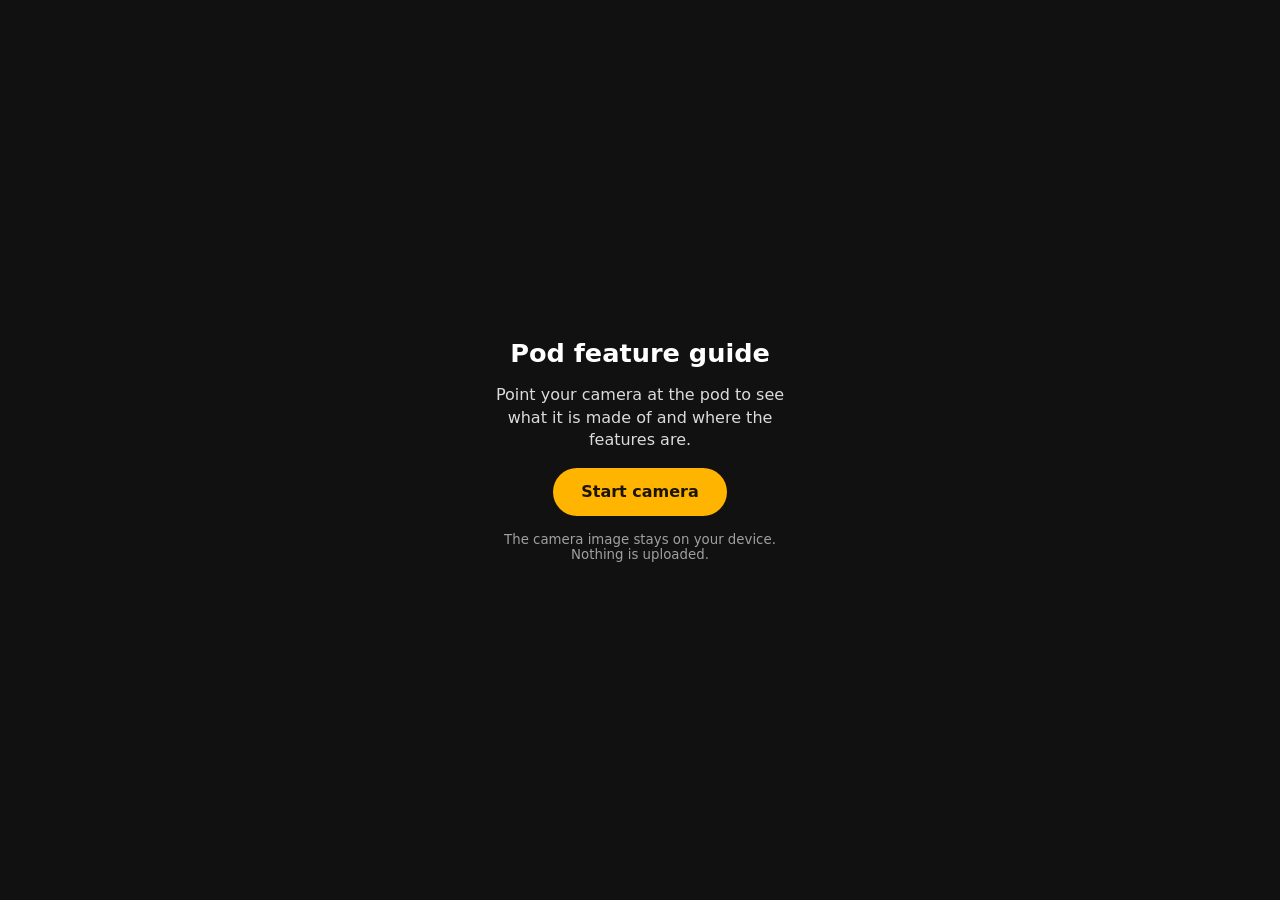
==== index.html @ 3ce1995d "Add AR pod feature guide (camera, tap-to-place outline, tracked hotspots) Co-Authored-By: Claude Son" ====
<!doctype html>
<html lang="en">
<head>
  <meta charset="utf-8">
  <meta name="viewport" content="width=device-width, initial-scale=1, viewport-fit=cover">
  <meta name="theme-color" content="#111111">
  <title>Pod Feature Guide</title>
  <link rel="stylesheet" href="css/style.css">
</head>
<body>
  <section id="start">
    <h1>Pod feature guide</h1>
    <p>Point your camera at the pod to see what it is made of and where the features are.</p>
    <button id="startBtn" type="button">Start camera</button>
    <p id="error" role="alert" hidden></p>
    <small>The camera image stays on your device. Nothing is uploaded.</small>
  </section>

  <main id="stage" hidden>
    <video id="video" playsinline muted autoplay></video>
    <canvas id="overlay"></canvas>
    <div id="hotspots"></div>

    <div id="hint" role="status"></div>
    <div class="toolbar">
      <button id="resetBtn" type="button">Re-place pod</button>
    </div>

    <aside id="sheet" hidden aria-live="polite">
      <button id="sheetClose" type="button" aria-label="Close">&times;</button>
      <h2 id="sheetTitle"></h2>
      <p id="sheetText"></p>
      <a id="sheetLink" target="_blank" rel="noopener">Open feature page &#8599;</a>
    </aside>
  </main>

  <script type="module" src="js/app.js"></script>
</body>
</html>
---- css/style.css ----
:root {
  --bg: #111;
  --fg: #fff;
  --accent: #ffb400;
  --accent-fg: #1a1400;
  --glass: rgba(20, 20, 20, 0.78);
  --gutter: 16px;
}

* { box-sizing: border-box; }

html, body {
  margin: 0;
  height: 100%;
  background: var(--bg);
  color: var(--fg);
  font-family: system-ui, -apple-system, "Segoe UI", Roboto, sans-serif;
  overflow: hidden;
  overscroll-behavior: none;
}

button, a { font: inherit; }

#start {
  height: 100%;
  display: flex;
  flex-direction: column;
  align-items: center;
  justify-content: center;
  gap: 16px;
  padding: var(--gutter);
  text-align: center;
}
#start h1 { margin: 0; font-size: 1.6rem; }
#start p { margin: 0; max-width: 32ch; opacity: 0.85; line-height: 1.4; }
#start small { opacity: 0.6; max-width: 34ch; }
#error { color: #ff8a80; }

#startBtn, #resetBtn, #sheetLink {
  appearance: none;
  border: 0;
  border-radius: 999px;
  background: var(--accent);
  color: var(--accent-fg);
  font-weight: 600;
  padding: 14px 28px;
  min-height: 48px;
  text-decoration: none;
  cursor: pointer;
}

#stage { position: fixed; inset: 0; touch-action: none; }
#stage[hidden], #start[hidden], #sheet[hidden], #error[hidden] { display: none; }

#video {
  position: absolute; inset: 0;
  width: 100%; height: 100%;
  object-fit: cover;
  background: #000;
}
#overlay, #hotspots { position: absolute; inset: 0; width: 100%; height: 100%; pointer-events: none; }

#hint {
  position: absolute;
  top: max(var(--gutter), env(safe-area-inset-top));
  left: var(--gutter); right: var(--gutter);
  padding: 10px 14px;
  border-radius: 12px;
  background: var(--glass);
  text-align: center;
  font-size: 0.95rem;
  pointer-events: none;
}
#hint:empty { display: none; }

.toolbar {
  position: absolute;
  bottom: max(var(--gutter), env(safe-area-inset-bottom));
  left: var(--gutter);
}
#resetBtn { padding: 10px 18px; min-height: 44px; background: var(--glass); color: var(--fg); font-weight: 500; }

.hotspot {
  position: absolute;
  left: 0; top: 0;
  width: 44px; height: 44px;           /* comfortable tap target */
  margin: -22px 0 0 -22px;
  border: 0; padding: 0;
  border-radius: 50%;
  background: transparent;
  pointer-events: auto;
  cursor: pointer;
  will-change: transform;
}
.hotspot::before {                      /* visible dot */
  content: attr(data-n);
  position: absolute; inset: 9px;
  display: grid; place-items: center;
  border-radius: 50%;
  background: var(--accent);
  color: var(--accent-fg);
  font-weight: 700; font-size: 0.85rem;
  box-shadow: 0 0 0 2px #fff, 0 2px 8px rgba(0, 0, 0, 0.5);
}
.hotspot::after {                       /* pulse ring */
  content: "";
  position: absolute; inset: 9px;
  border-radius: 50%;
  border: 2px solid var(--accent);
  animation: pulse 1.8s ease-out infinite;
}
.hotspot.active::before { background: #fff; }
@keyframes pulse {
  from { transform: scale(1); opacity: 0.9; }
  to   { transform: scale(2.2); opacity: 0; }
}
@media (prefers-reduced-motion: reduce) { .hotspot::after { animation: none; } }

#sheet {
  position: absolute;
  left: var(--gutter); right: var(--gutter);
  bottom: max(var(--gutter), env(safe-area-inset-bottom));
  max-width: 480px;
  margin: 0 auto;
  padding: 18px 18px 18px;
  border-radius: 18px;
  background: rgba(20, 20, 20, 0.92);
  backdrop-filter: blur(8px);
  box-shadow: 0 8px 32px rgba(0, 0, 0, 0.5);
  animation: rise 0.18s ease-out;
}
#sheet h2 { margin: 0 32px 6px 0; font-size: 1.15rem; }
#sheet p { margin: 0 0 14px; line-height: 1.45; opacity: 0.88; }
#sheet a { display: inline-block; }
#sheetClose {
  position: absolute; top: 8px; right: 8px;
  width: 44px; height: 44px;
  border: 0; border-radius: 50%;
  background: transparent; color: var(--fg);
  font-size: 1.6rem; line-height: 1; cursor: pointer;
}
@keyframes rise { from { transform: translateY(16px); opacity: 0; } to { transform: none; opacity: 1; } }
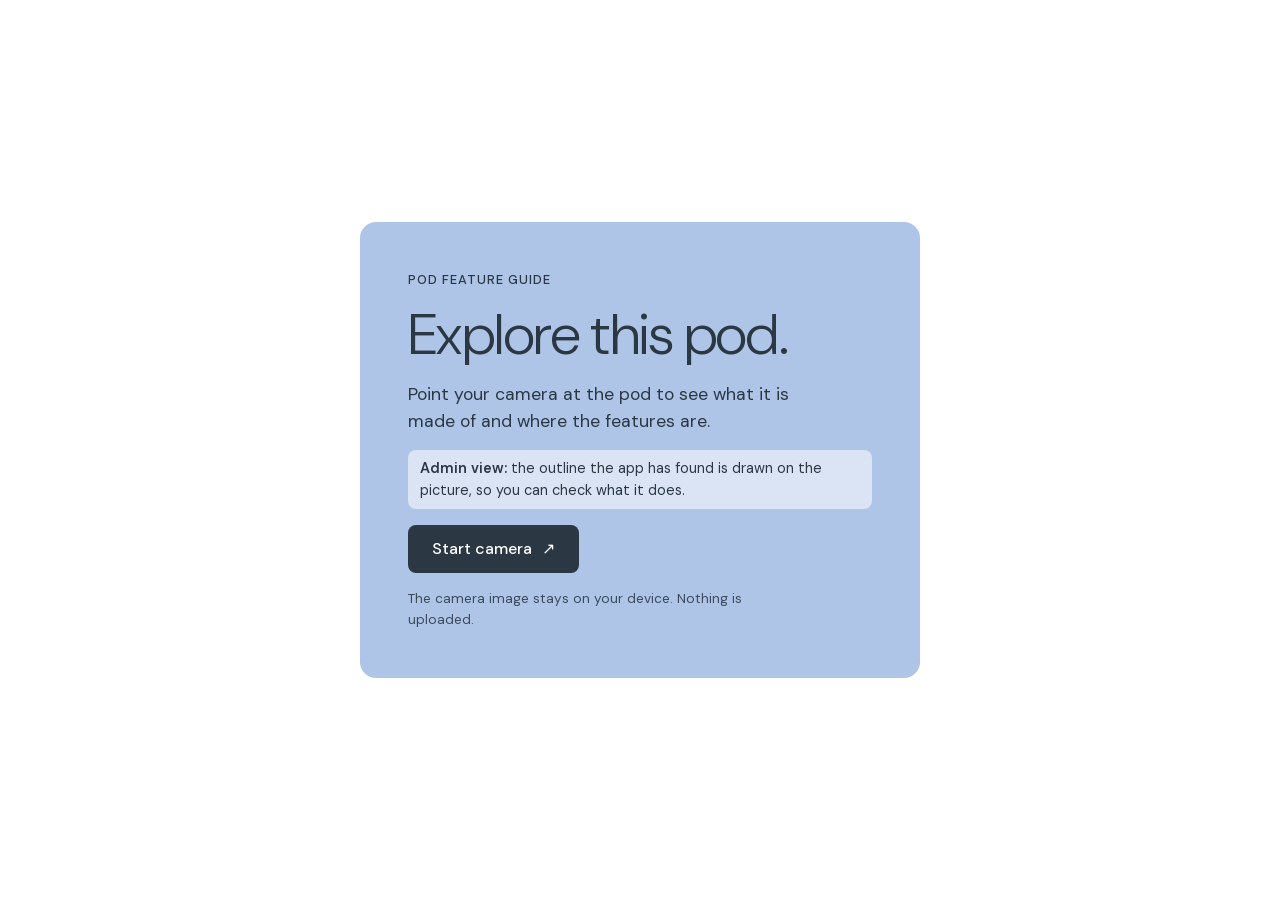
==== commit d72eba12: "Restyle the app to match silen.com White pages, slate text, pale blue-grey surfaces, a soft blue car" ====
--- a/index.html
+++ b/index.html
@@ -3,17 +3,21 @@
 <head>
   <meta charset="utf-8">
   <meta name="viewport" content="width=device-width, initial-scale=1, viewport-fit=cover">
-  <meta name="theme-color" content="#111111">
-  <title>Pod Feature Guide</title>
+  <meta name="theme-color" content="#ffffff">
+  <title>Pod Feature Guide (admin view)</title>
   <link rel="stylesheet" href="css/style.css">
 </head>
 <body>
   <section id="start">
-    <h1>Pod feature guide</h1>
-    <p>Point your camera at the pod to see what it is made of and where the features are.</p>
-    <button id="startBtn" type="button">Start camera</button>
-    <p id="error" role="alert" hidden></p>
-    <small>The camera image stays on your device. Nothing is uploaded.</small>
+    <div class="card">
+      <p class="eyebrow">Pod feature guide</p>
+      <h1>Explore this pod.</h1>
+      <p class="lead">Point your camera at the pod to see what it is made of and where the features are.</p>
+      <p class="admin-note"><strong>Admin view:</strong> the outline the app has found is drawn on the picture, so you can check what it does.</p>
+      <button id="startBtn" type="button">Start camera <span aria-hidden="true">&#8599;</span></button>
+      <p id="error" role="alert" hidden></p>
+      <small>The camera image stays on your device. Nothing is uploaded.</small>
+    </div>
   </section>
 
   <main id="stage" hidden>
@@ -23,7 +27,7 @@
 
     <div id="hint" role="status"></div>
     <div class="toolbar">
-      <button id="resetBtn" type="button">Re-place pod</button>
+      <button id="resetBtn" type="button">Find pod again</button>
     </div>
 
     <aside id="sheet" hidden aria-live="polite">
--- a/css/style.css
+++ b/css/style.css
@@ -1,10 +1,21 @@
+@import url(fonts/fonts.css);
+
+/* Look and feel follows silen.com: white pages, deep slate text, pale blue-grey surfaces, one soft blue
+   accent, 8px buttons and 16px cards, an airy geometric sans (DM Sans stands in for their PP Object Sans). */
 :root {
-  --bg: #111;
-  --fg: #fff;
-  --accent: #ffb400;
-  --accent-fg: #1a1400;
-  --glass: rgba(20, 20, 20, 0.78);
+  --ink: #2b3844;
+  --ink-2: #3b4a5c;
+  --ink-3: #6b7a89;
+  --surface: #eff2f4;
+  --line: #dde3e8;
+  --paper: #ffffff;
+  --blue: #aec5e7;
+  --blue-ink: #3366a4;
+  --r-btn: 8px;
+  --r-card: 16px;
+  --shadow: 0 6px 24px rgba(43, 56, 68, 0.18);
   --gutter: 16px;
+  --font: "DM Sans", system-ui, -apple-system, "Segoe UI", Roboto, sans-serif;
 }
 
 * { box-sizing: border-box; }
@@ -12,44 +23,92 @@
 html, body {
   margin: 0;
   height: 100%;
-  background: var(--bg);
-  color: var(--fg);
-  font-family: system-ui, -apple-system, "Segoe UI", Roboto, sans-serif;
+  background: var(--paper);
+  color: var(--ink);
+  font-family: var(--font);
+  font-size: 16px;
+  line-height: 1.5;
   overflow: hidden;
   overscroll-behavior: none;
+  -webkit-font-smoothing: antialiased;
 }
 
 button, a { font: inherit; }
+
+/* ---------- start screen ---------- */
 
 #start {
   height: 100%;
   display: flex;
-  flex-direction: column;
   align-items: center;
   justify-content: center;
+  padding: var(--gutter);
+  background: var(--paper);
+}
+#start .card {
+  width: 100%;
+  max-width: 560px;
+  padding: clamp(24px, 6vw, 48px);
+  border-radius: var(--r-card);
+  background: var(--blue);
+  display: flex;
+  flex-direction: column;
+  align-items: flex-start;
   gap: 16px;
-  padding: var(--gutter);
-  text-align: center;
-}
-#start h1 { margin: 0; font-size: 1.6rem; }
-#start p { margin: 0; max-width: 32ch; opacity: 0.85; line-height: 1.4; }
-#start small { opacity: 0.6; max-width: 34ch; }
-#error { color: #ff8a80; }
-
-#startBtn, #resetBtn, #sheetLink {
+}
+.eyebrow {
+  margin: 0;
+  font-size: 0.8rem;
+  font-weight: 500;
+  letter-spacing: 0.08em;
+  text-transform: uppercase;
+  color: var(--ink);
+}
+#start h1 {
+  margin: 0;
+  font-size: clamp(2.4rem, 11vw, 3.6rem);
+  font-weight: 300;
+  line-height: 1.05;
+  letter-spacing: -0.01em;
+}
+#start .lead { margin: 0; max-width: 34ch; font-size: 1.1rem; color: var(--ink); }
+#start .admin-note {
+  margin: 0;
+  padding: 8px 12px;
+  border-radius: var(--r-btn);
+  background: rgba(255, 255, 255, 0.55);
+  font-size: 0.9rem;
+}
+#start small { color: var(--ink-2); font-size: 0.85rem; max-width: 40ch; }
+#error { margin: 0; color: #b42318; font-weight: 500; }
+
+/* ---------- buttons ---------- */
+
+#startBtn, #sheetLink {
   appearance: none;
+  display: inline-flex;
+  align-items: center;
+  gap: 10px;
   border: 0;
-  border-radius: 999px;
-  background: var(--accent);
-  color: var(--accent-fg);
-  font-weight: 600;
-  padding: 14px 28px;
+  border-radius: var(--r-btn);
+  background: var(--ink);
+  color: #fff;
+  font-weight: 500;
+  padding: 12px 24px;
   min-height: 48px;
   text-decoration: none;
   cursor: pointer;
-}
-
-#stage { position: fixed; inset: 0; touch-action: none; }
+  transition: background 0.15s;
+}
+#startBtn:hover, #sheetLink:hover { background: #1f2a34; }
+#startBtn:focus-visible, #sheetLink:focus-visible, #resetBtn:focus-visible, #sheetClose:focus-visible, .hotspot:focus-visible {
+  outline: 3px solid var(--blue-ink);
+  outline-offset: 2px;
+}
+
+/* ---------- camera view ---------- */
+
+#stage { position: fixed; inset: 0; touch-action: none; background: #000; }
 #stage[hidden], #start[hidden], #sheet[hidden], #error[hidden] { display: none; }
 
 #video {
@@ -64,11 +123,16 @@
   position: absolute;
   top: max(var(--gutter), env(safe-area-inset-top));
   left: var(--gutter); right: var(--gutter);
-  padding: 10px 14px;
+  max-width: 480px;
+  margin: 0 auto;
+  padding: 12px 16px;
   border-radius: 12px;
-  background: var(--glass);
+  background: var(--paper);
+  color: var(--ink);
+  box-shadow: var(--shadow);
   text-align: center;
   font-size: 0.95rem;
+  font-weight: 500;
   pointer-events: none;
 }
 #hint:empty { display: none; }
@@ -78,7 +142,21 @@
   bottom: max(var(--gutter), env(safe-area-inset-bottom));
   left: var(--gutter);
 }
-#resetBtn { padding: 10px 18px; min-height: 44px; background: var(--glass); color: var(--fg); font-weight: 500; }
+#resetBtn {
+  appearance: none;
+  border: 0;
+  border-radius: var(--r-btn);
+  background: var(--surface);
+  color: var(--ink);
+  font-weight: 500;
+  padding: 12px 20px;
+  min-height: 44px;
+  cursor: pointer;
+  box-shadow: var(--shadow);
+}
+#resetBtn:hover { background: #e4e9ed; }
+
+/* ---------- numbered dots ---------- */
 
 .hotspot {
   position: absolute;
@@ -92,29 +170,31 @@
   cursor: pointer;
   will-change: transform;
 }
-.hotspot::before {                      /* visible dot */
+.hotspot::before {                      /* visible dot: white with dark numeral, readable on any picture */
   content: attr(data-n);
   position: absolute; inset: 9px;
   display: grid; place-items: center;
   border-radius: 50%;
-  background: var(--accent);
-  color: var(--accent-fg);
-  font-weight: 700; font-size: 0.85rem;
-  box-shadow: 0 0 0 2px #fff, 0 2px 8px rgba(0, 0, 0, 0.5);
+  background: var(--paper);
+  color: var(--ink);
+  font-weight: 500; font-size: 0.85rem;
+  box-shadow: 0 0 0 3px rgba(174, 197, 231, 0.9), 0 2px 10px rgba(43, 56, 68, 0.45);
 }
 .hotspot::after {                       /* pulse ring */
   content: "";
   position: absolute; inset: 9px;
   border-radius: 50%;
-  border: 2px solid var(--accent);
+  border: 2px solid var(--paper);
   animation: pulse 1.8s ease-out infinite;
 }
-.hotspot.active::before { background: #fff; }
+.hotspot.active::before { background: var(--ink); color: #fff; }
 @keyframes pulse {
   from { transform: scale(1); opacity: 0.9; }
   to   { transform: scale(2.2); opacity: 0; }
 }
-@media (prefers-reduced-motion: reduce) { .hotspot::after { animation: none; } }
+@media (prefers-reduced-motion: reduce) { .hotspot::after { animation: none; } #sheet { animation: none; } }
+
+/* ---------- feature card ---------- */
 
 #sheet {
   position: absolute;
@@ -122,21 +202,22 @@
   bottom: max(var(--gutter), env(safe-area-inset-bottom));
   max-width: 480px;
   margin: 0 auto;
-  padding: 18px 18px 18px;
-  border-radius: 18px;
-  background: rgba(20, 20, 20, 0.92);
-  backdrop-filter: blur(8px);
-  box-shadow: 0 8px 32px rgba(0, 0, 0, 0.5);
+  padding: 24px 24px 24px;
+  border-radius: var(--r-card);
+  background: var(--paper);
+  color: var(--ink);
+  box-shadow: var(--shadow);
   animation: rise 0.18s ease-out;
 }
-#sheet h2 { margin: 0 32px 6px 0; font-size: 1.15rem; }
-#sheet p { margin: 0 0 14px; line-height: 1.45; opacity: 0.88; }
-#sheet a { display: inline-block; }
+#sheet h2 { margin: 0 40px 8px 0; font-size: 1.5rem; font-weight: 400; line-height: 1.2; }
+#sheet p { margin: 0 0 16px; color: var(--ink-2); }
+#sheet p:empty { display: none; }
+#sheet a { display: inline-flex; }
 #sheetClose {
-  position: absolute; top: 8px; right: 8px;
+  position: absolute; top: 10px; right: 10px;
   width: 44px; height: 44px;
-  border: 0; border-radius: 50%;
-  background: transparent; color: var(--fg);
-  font-size: 1.6rem; line-height: 1; cursor: pointer;
+  border: 0; border-radius: var(--r-btn);
+  background: var(--surface); color: var(--ink);
+  font-size: 1.5rem; line-height: 1; cursor: pointer;
 }
 @keyframes rise { from { transform: translateY(16px); opacity: 0; } to { transform: none; opacity: 1; } }
